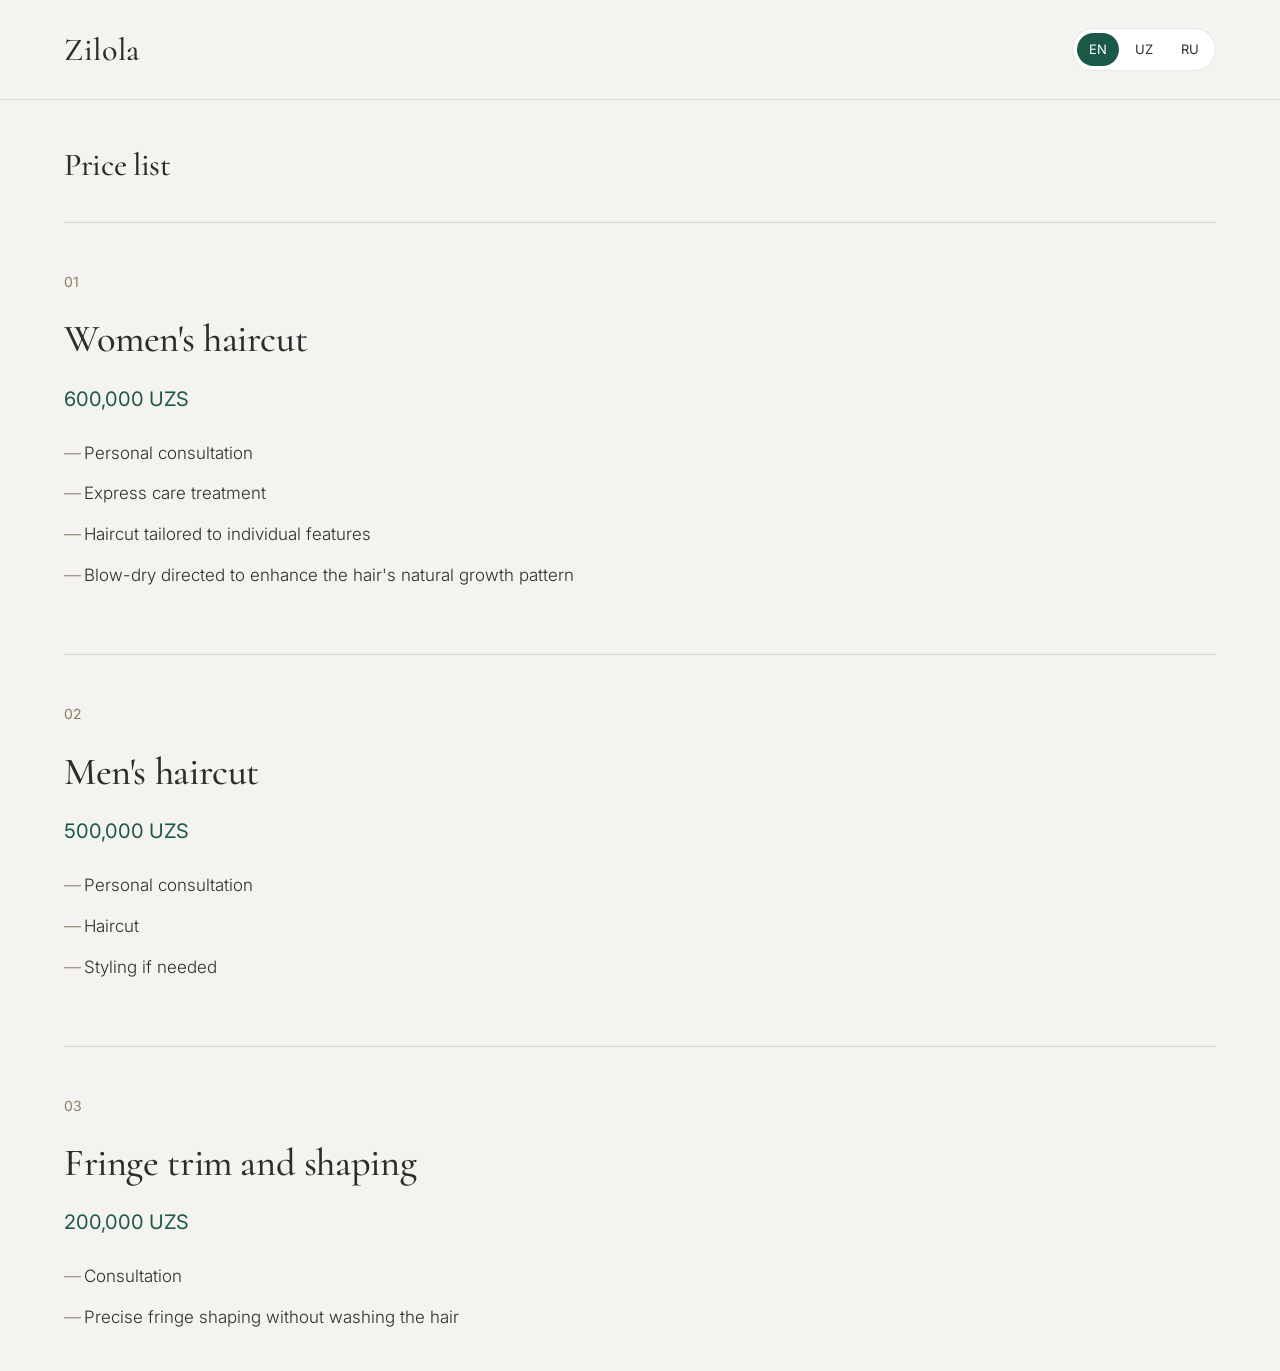
==== index.en.html @ a188cabd "default ru locale" ====
<!DOCTYPE html>
<html lang="en">
<head>
    <meta charset="UTF-8">
    <meta name="viewport" content="width=device-width, initial-scale=1.0">
    <title>Zilola — Hair Stylist in Tashkent</title>
    <meta name="description" content="Professional hair styling services by Zilola in Tashkent. Women's haircuts, men's haircuts, and fringe styling.">
    <link rel="preconnect" href="https://fonts.googleapis.com">
    <link rel="preconnect" href="https://fonts.gstatic.com" crossorigin>
    <link href="https://fonts.googleapis.com/css2?family=Cormorant:wght@400;500;600&family=Inter:wght@300;400;500&display=swap" rel="stylesheet">
    <link rel="stylesheet" href="styles.css">
    <link rel="alternate" hreflang="en" href="index.html">
    <link rel="alternate" hreflang="uz" href="index.uz.html">
    <link rel="alternate" hreflang="ru" href="index.ru.html">
    <link rel="alternate" hreflang="x-default" href="index.html">
</head>
<body>
    <header class="site-header">
        <div class="header-content">
            <a href="index.html" class="logo">Zilola</a>
            <nav class="language-switcher" role="navigation" aria-label="Language selection">
                <a href="index.html" class="lang-btn active" aria-current="page">EN</a>
                <a href="index.uz.html" class="lang-btn">UZ</a>
                <a href="index.ru.html" class="lang-btn">RU</a>
            </nav>
        </div>
    </header>

    <main>
        <!-- Services Section -->
        <section id="services" class="services-section">
            <div class="services-header">
                <h2 class="section-title">Price list</h2>
            </div>

            <div class="services-grid">
                <article class="service-item">
                    <div class="service-number">01</div>
                    <h3 class="service-title">Women's haircut</h3>
                    <p class="service-price">600,000 UZS</p>
                    <ul class="service-details">
                        <li>Personal consultation</li>
                        <li>Express care treatment</li>
                        <li>Haircut tailored to individual features</li>
                        <li>Blow-dry directed to enhance the hair's natural growth pattern</li>
                    </ul>
                </article>

                <article class="service-item">
                    <div class="service-number">02</div>
                    <h3 class="service-title">Men's haircut</h3>
                    <p class="service-price">500,000 UZS</p>
                    <ul class="service-details">
                        <li>Personal consultation</li>
                        <li>Haircut</li>
                        <li>Styling if needed</li>
                    </ul>
                </article>

                <article class="service-item">
                    <div class="service-number">03</div>
                    <h3 class="service-title">Fringe trim and shaping</h3>
                    <p class="service-price">200,000 UZS</p>
                    <ul class="service-details">
                        <li>Consultation</li>
                        <li>Precise fringe shaping without washing the hair</li>
                    </ul>
                </article>
            </div>
        </section>
    </main>
</body>
</html>
---- styles.css ----
:root {
    --cream: #F5F3EF;
    --forest: #1A5947;
    --charcoal: #2D2D2D;
    --warm-brown: #8B7E6A;
    --white: #FFFFFF;

    --font-serif: 'Cormorant', Georgia, serif;
    --font-sans: 'Inter', -apple-system, BlinkMacSystemFont, 'Segoe UI', sans-serif;
}

* {
    margin: 0;
    padding: 0;
    box-sizing: border-box;
}

html {
    font-size: 16px;
    scroll-behavior: smooth;
}

body {
    font-family: var(--font-sans);
    background-color: var(--cream);
    color: var(--charcoal);
    line-height: 1.6;
    -webkit-font-smoothing: antialiased;
    -moz-osx-font-smoothing: grayscale;
}

/* Header */
.site-header {
    position: sticky;
    top: 0;
    background-color: var(--cream);
    z-index: 100;
    border-bottom: 1px solid rgba(45, 45, 45, 0.1);
}

.header-content {
    max-width: 1400px;
    margin: 0 auto;
    padding: clamp(1rem, 2vw, 1.5rem) clamp(1.5rem, 5vw, 4rem);
    display: flex;
    justify-content: space-between;
    align-items: center;
}

.logo {
    font-family: var(--font-serif);
    font-size: clamp(1.5rem, 2.5vw, 2rem);
    font-weight: 500;
    color: var(--charcoal);
    text-decoration: none;
    letter-spacing: 0.02em;
}

.language-switcher {
    display: flex;
    gap: 0.25rem;
    background: var(--white);
    border: 1px solid rgba(45, 45, 45, 0.1);
    border-radius: 50px;
    padding: 0.25rem;
}

.lang-btn {
    font-family: var(--font-sans);
    font-size: 0.8125rem;
    font-weight: 400;
    padding: 0.375rem 0.75rem;
    border: none;
    border-radius: 50px;
    background: transparent;
    color: var(--charcoal);
    text-decoration: none;
    display: inline-block;
    transition: all 0.2s ease;
}

.lang-btn:hover {
    background: rgba(45, 45, 45, 0.05);
}

.lang-btn.active {
    background: var(--forest);
    color: var(--white);
}

.lang-btn:focus-visible {
    outline: 2px solid var(--forest);
    outline-offset: 2px;
}

/* Main Content */
main {
    max-width: 1400px;
    margin: 0 auto;
    padding: 0 clamp(1.5rem, 5vw, 4rem);
}

.content-wrapper[hidden] {
    display: none;
}

/* Hero Section */
.hero {
    display: grid;
    grid-template-columns: 1fr 1fr;
    gap: clamp(2rem, 6vw, 6rem);
    align-items: center;
    min-height: 70vh;
    padding: clamp(2rem, 4vw, 4rem) 0;
}

.hero-text {
    padding-right: clamp(1rem, 4vw, 4rem);
}

.hero-title {
    font-family: var(--font-serif);
    font-size: clamp(2.5rem, 6vw, 5rem);
    font-weight: 500;
    color: var(--charcoal);
    line-height: 1.1;
    letter-spacing: -0.02em;
    margin-bottom: clamp(2rem, 4vw, 3rem);
}

.cta-button {
    display: inline-block;
    font-family: var(--font-sans);
    font-size: 0.9375rem;
    font-weight: 400;
    color: var(--white);
    background: var(--forest);
    padding: 0.875rem 2rem;
    border-radius: 50px;
    text-decoration: none;
    transition: all 0.3s ease;
}

.cta-button:hover {
    background: #134536;
    transform: translateY(-2px);
}

.cta-button:focus-visible {
    outline: 2px solid var(--forest);
    outline-offset: 4px;
}

.hero-image {
    position: relative;
    aspect-ratio: 3 / 4;
    border-radius: 4px;
    overflow: hidden;
}

.hero-image img {
    width: 100%;
    height: 100%;
    object-fit: cover;
    display: block;
}

/* Services Section */
.services-section {
    padding: clamp(1.5rem, 3vw, 2.5rem) 0;
}

.services-header {
    margin-bottom: clamp(1.25rem, 2.5vw, 2rem);
}

.section-title {
    font-family: var(--font-serif);
    font-size: clamp(1.5rem, 2.5vw, 2rem);
    font-weight: 500;
    color: var(--charcoal);
    letter-spacing: -0.01em;
}

.services-grid {
    display: grid;
    gap: clamp(3rem, 5vw, 4rem);
}

.service-item {
    border-top: 1px solid rgba(45, 45, 45, 0.15);
    padding-top: clamp(2rem, 4vw, 3rem);
}

.service-number {
    font-family: var(--font-sans);
    font-size: 0.875rem;
    font-weight: 400;
    color: var(--warm-brown);
    margin-bottom: 1rem;
}

.service-title {
    font-family: var(--font-serif);
    font-size: clamp(1.75rem, 3vw, 2.5rem);
    font-weight: 500;
    color: var(--charcoal);
    margin-bottom: 0.75rem;
    letter-spacing: -0.01em;
}

.service-price {
    font-family: var(--font-sans);
    font-size: clamp(1rem, 2vw, 1.25rem);
    font-weight: 400;
    color: var(--forest);
    margin-bottom: 1.5rem;
}

.service-details {
    list-style: none;
    display: grid;
    gap: 0.75rem;
    max-width: 600px;
}

.service-details li {
    font-family: var(--font-sans);
    font-size: clamp(0.9375rem, 1.5vw, 1.0625rem);
    font-weight: 300;
    color: var(--charcoal);
    line-height: 1.7;
    padding-left: 1.25rem;
    position: relative;
}

.service-details li::before {
    content: '—';
    position: absolute;
    left: 0;
    color: var(--warm-brown);
}

/* Responsive */
@media (max-width: 1024px) {
    .hero {
        grid-template-columns: 1fr;
        min-height: auto;
    }

    .hero-text {
        padding-right: 0;
    }

    .hero-image {
        max-width: 500px;
        margin: 0 auto;
    }
}

@media (max-width: 640px) {
    .header-content {
        flex-direction: column;
        gap: 1rem;
        align-items: flex-start;
    }

    .language-switcher {
        align-self: flex-start;
        padding: 0.15rem;
    }

    .lang-btn {
        font-size: 0.75rem;
        padding: 0.3rem 0.6rem;
    }
}

/* Accessibility */
@media (prefers-reduced-motion: reduce) {
    *,
    *::before,
    *::after {
        animation-duration: 0.01ms !important;
        animation-iteration-count: 1 !important;
        transition-duration: 0.01ms !important;
        scroll-behavior: auto !important;
    }
}

/* Print styles */
@media print {
    .site-header,
    .language-switcher,
    .cta-button {
        display: none;
    }

    body {
        background: white;
    }
}
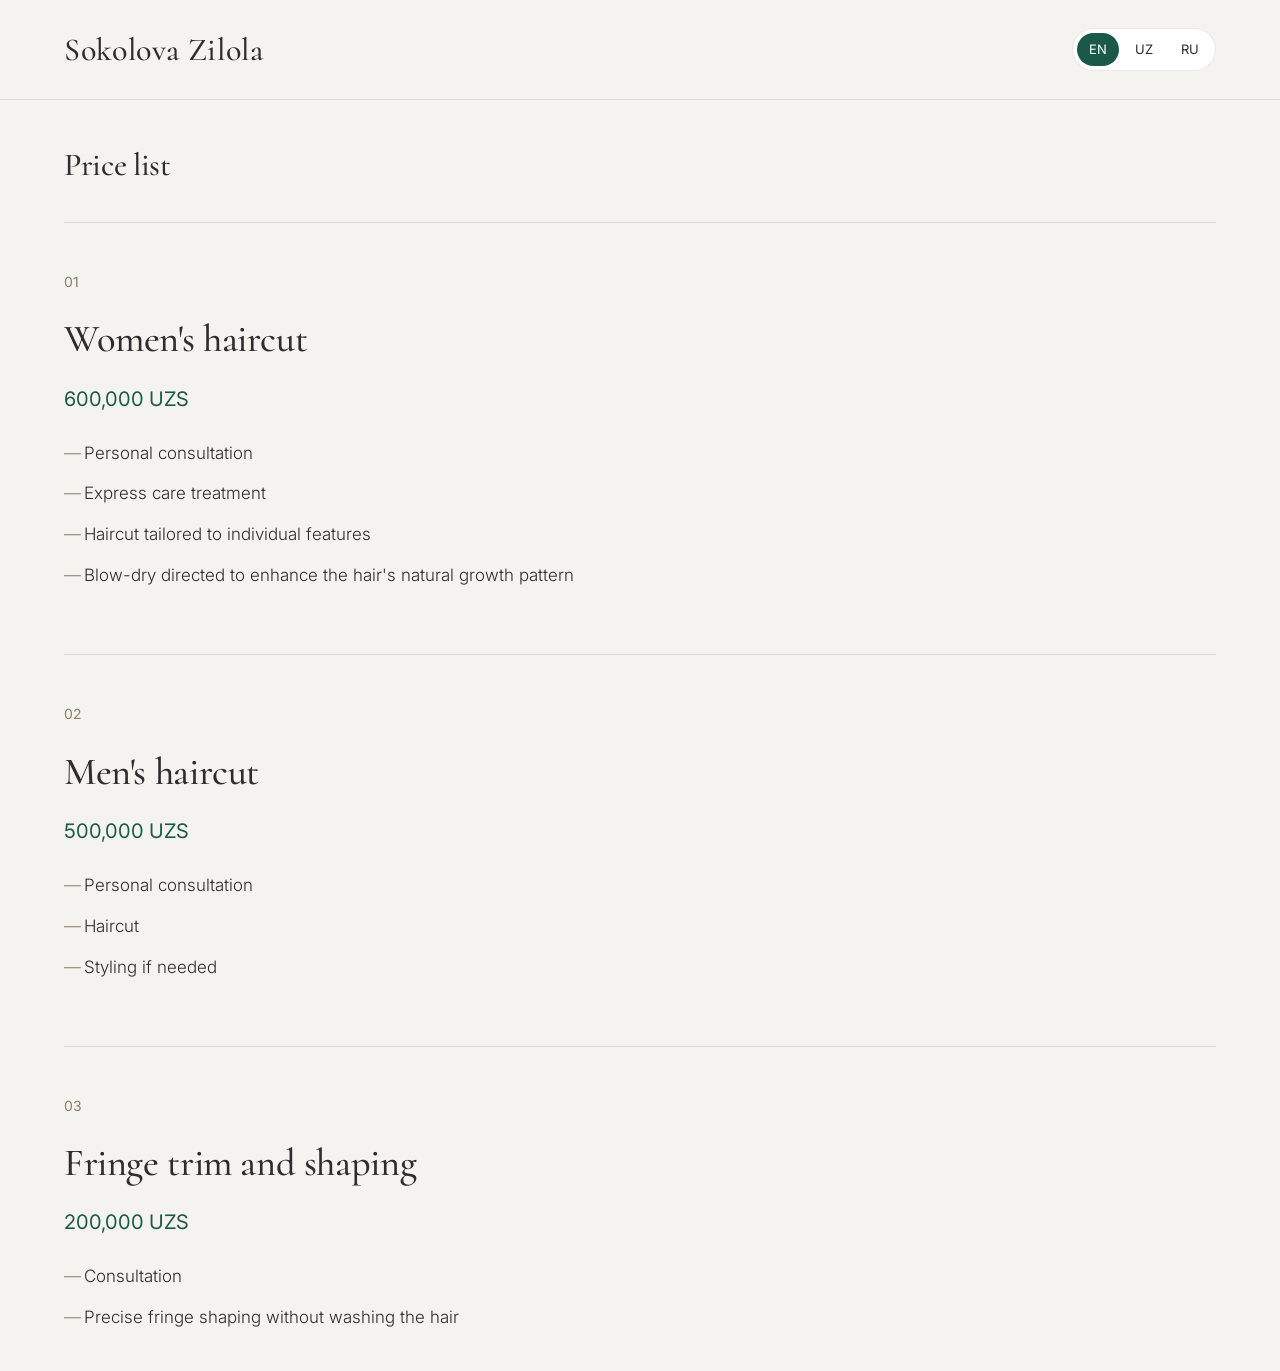
==== commit 2937c36f: "edit logo" ====
--- a/index.en.html
+++ b/index.en.html
@@ -9,19 +9,19 @@
     <link rel="preconnect" href="https://fonts.gstatic.com" crossorigin>
     <link href="https://fonts.googleapis.com/css2?family=Cormorant:wght@400;500;600&family=Inter:wght@300;400;500&display=swap" rel="stylesheet">
     <link rel="stylesheet" href="styles.css">
-    <link rel="alternate" hreflang="en" href="index.html">
+    <link rel="alternate" hreflang="en" href="index.en.html">
     <link rel="alternate" hreflang="uz" href="index.uz.html">
-    <link rel="alternate" hreflang="ru" href="index.ru.html">
+    <link rel="alternate" hreflang="ru" href="index.html">
     <link rel="alternate" hreflang="x-default" href="index.html">
 </head>
 <body>
     <header class="site-header">
         <div class="header-content">
-            <a href="index.html" class="logo">Zilola</a>
+            <a href="index.en.html" class="logo">Sokolova Zilola</a>
             <nav class="language-switcher" role="navigation" aria-label="Language selection">
-                <a href="index.html" class="lang-btn active" aria-current="page">EN</a>
+                <a href="index.en.html" class="lang-btn active" aria-current="page">EN</a>
                 <a href="index.uz.html" class="lang-btn">UZ</a>
-                <a href="index.ru.html" class="lang-btn">RU</a>
+                <a href="index.html" class="lang-btn">RU</a>
             </nav>
         </div>
     </header>
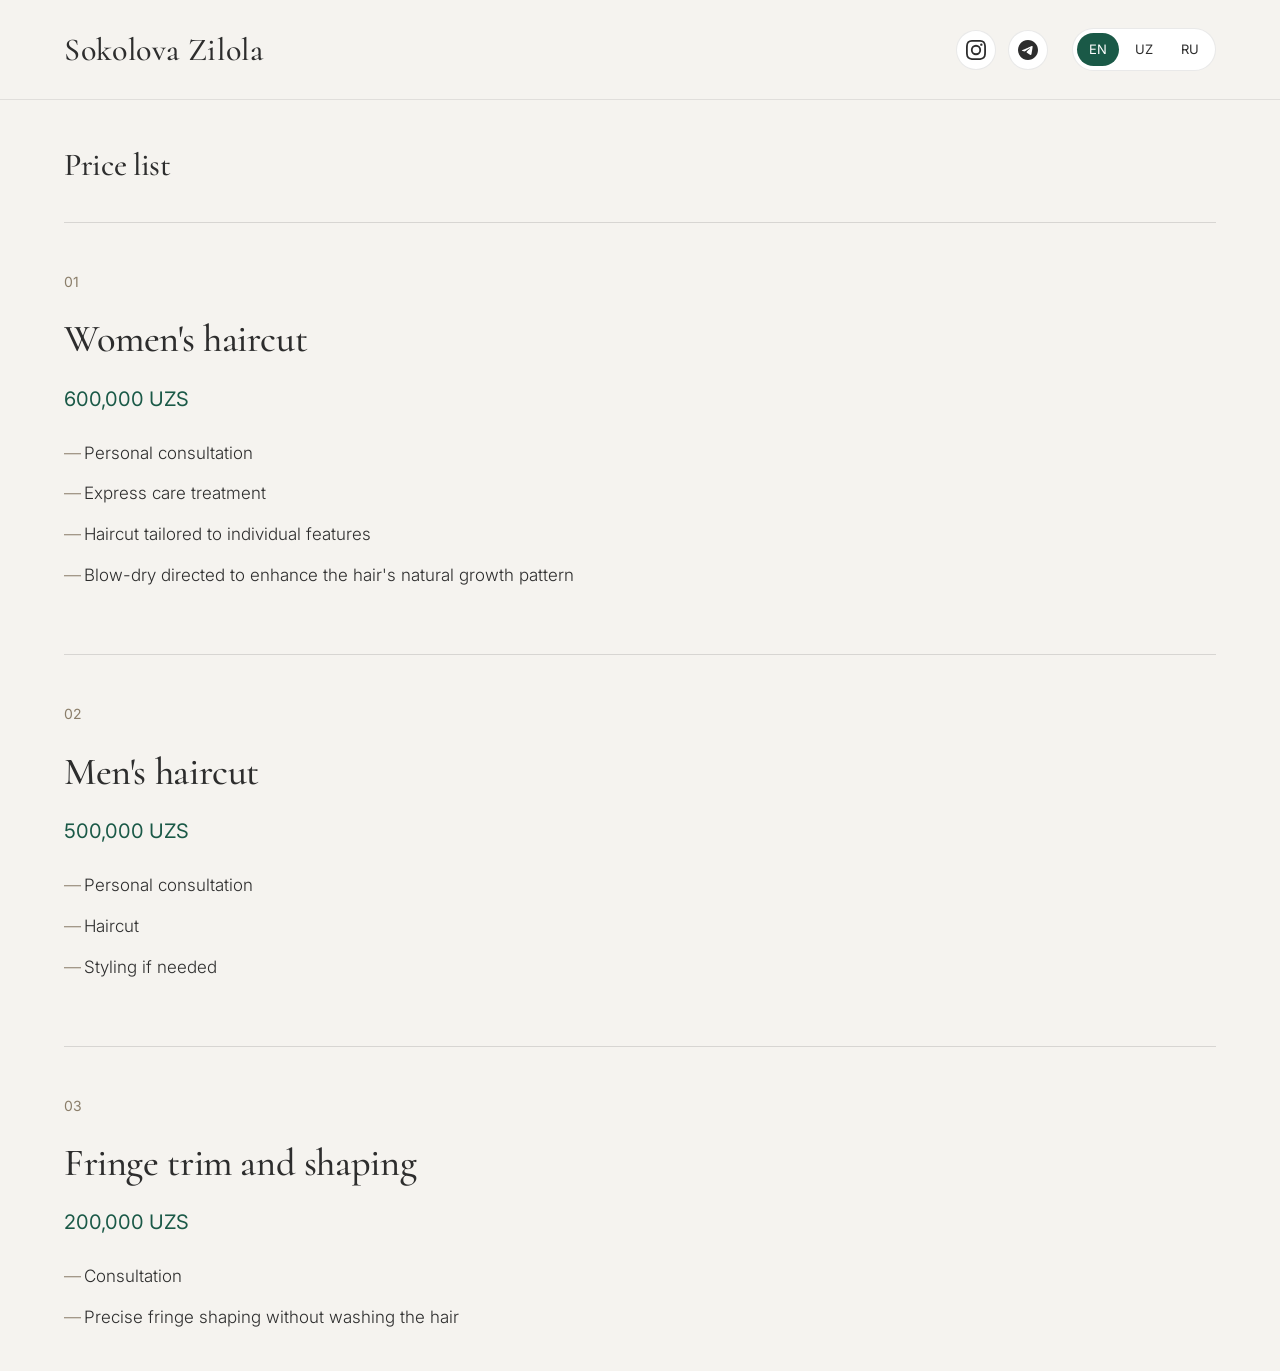
==== commit a9f0eb69: "add social links" ====
--- a/index.en.html
+++ b/index.en.html
@@ -18,11 +18,25 @@
     <header class="site-header">
         <div class="header-content">
             <a href="index.en.html" class="logo">Sokolova Zilola</a>
-            <nav class="language-switcher" role="navigation" aria-label="Language selection">
-                <a href="index.en.html" class="lang-btn active" aria-current="page">EN</a>
-                <a href="index.uz.html" class="lang-btn">UZ</a>
-                <a href="index.html" class="lang-btn">RU</a>
-            </nav>
+            <div class="header-right">
+                <div class="social-links">
+                    <a href="https://www.instagram.com/zilola_sokolova_st" target="_blank" rel="noopener noreferrer" class="social-link" aria-label="Instagram">
+                        <svg width="24" height="24" viewBox="0 0 24 24" fill="none" xmlns="http://www.w3.org/2000/svg">
+                            <path d="M12 2.163c3.204 0 3.584.012 4.85.07 3.252.148 4.771 1.691 4.919 4.919.058 1.265.069 1.645.069 4.849 0 3.205-.012 3.584-.069 4.849-.149 3.225-1.664 4.771-4.919 4.919-1.266.058-1.644.07-4.85.07-3.204 0-3.584-.012-4.849-.07-3.26-.149-4.771-1.699-4.919-4.92-.058-1.265-.07-1.644-.07-4.849 0-3.204.013-3.583.07-4.849.149-3.227 1.664-4.771 4.919-4.919 1.266-.057 1.645-.069 4.849-.069zM12 0C8.741 0 8.333.014 7.053.072 2.695.272.273 2.69.073 7.052.014 8.333 0 8.741 0 12c0 3.259.014 3.668.072 4.948.2 4.358 2.618 6.78 6.98 6.98C8.333 23.986 8.741 24 12 24c3.259 0 3.668-.014 4.948-.072 4.354-.2 6.782-2.618 6.979-6.98.059-1.28.073-1.689.073-4.948 0-3.259-.014-3.667-.072-4.947-.196-4.354-2.617-6.78-6.979-6.98C15.668.014 15.259 0 12 0zm0 5.838a6.162 6.162 0 100 12.324 6.162 6.162 0 000-12.324zM12 16a4 4 0 110-8 4 4 0 010 8zm6.406-11.845a1.44 1.44 0 100 2.881 1.44 1.44 0 000-2.881z" fill="currentColor"/>
+                        </svg>
+                    </a>
+                    <a href="https://t.me/sokol8779" target="_blank" rel="noopener noreferrer" class="social-link" aria-label="Telegram">
+                        <svg width="24" height="24" viewBox="0 0 24 24" fill="none" xmlns="http://www.w3.org/2000/svg">
+                            <path d="M12 0C5.373 0 0 5.373 0 12s5.373 12 12 12 12-5.373 12-12S18.627 0 12 0zm5.562 8.161c-.18 1.897-.962 6.502-1.359 8.627-.168.9-.5 1.201-.82 1.23-.697.064-1.226-.461-1.901-.903-1.056-.692-1.653-1.123-2.678-1.799-1.185-.781-.417-1.21.258-1.911.177-.184 3.247-2.977 3.307-3.23.007-.032.014-.15-.056-.212s-.174-.041-.249-.024c-.106.024-1.793 1.139-5.062 3.345-.479.329-.913.489-1.302.481-.428-.009-1.252-.242-1.865-.442-.752-.245-1.349-.374-1.297-.789.027-.216.325-.437.893-.663 3.498-1.524 5.831-2.529 6.998-3.014 3.332-1.386 4.025-1.627 4.476-1.635.099-.002.321.023.465.141.122.099.155.232.171.326.016.094.037.308.02.474z" fill="currentColor"/>
+                        </svg>
+                    </a>
+                </div>
+                <nav class="language-switcher" role="navigation" aria-label="Language selection">
+                    <a href="index.en.html" class="lang-btn active" aria-current="page">EN</a>
+                    <a href="index.uz.html" class="lang-btn">UZ</a>
+                    <a href="index.html" class="lang-btn">RU</a>
+                </nav>
+            </div>
         </div>
     </header>
 
--- a/styles.css
+++ b/styles.css
@@ -47,6 +47,12 @@
     align-items: center;
 }
 
+.header-right {
+    display: flex;
+    align-items: center;
+    gap: 1.5rem;
+}
+
 .logo {
     font-family: var(--font-serif);
     font-size: clamp(1.5rem, 2.5vw, 2rem);
@@ -54,6 +60,43 @@
     color: var(--charcoal);
     text-decoration: none;
     letter-spacing: 0.02em;
+}
+
+.social-links {
+    display: flex;
+    gap: 0.75rem;
+    align-items: center;
+}
+
+.social-link {
+    display: flex;
+    align-items: center;
+    justify-content: center;
+    width: 40px;
+    height: 40px;
+    color: var(--charcoal);
+    background: var(--white);
+    border: 1px solid rgba(45, 45, 45, 0.1);
+    border-radius: 50%;
+    text-decoration: none;
+    transition: all 0.3s ease;
+}
+
+.social-link:hover {
+    background: var(--forest);
+    color: var(--white);
+    border-color: var(--forest);
+    transform: translateY(-2px);
+}
+
+.social-link:focus-visible {
+    outline: 2px solid var(--forest);
+    outline-offset: 2px;
+}
+
+.social-link svg {
+    width: 20px;
+    height: 20px;
 }
 
 .language-switcher {
@@ -265,8 +308,27 @@
         align-items: flex-start;
     }
 
+    .header-right {
+        width: 100%;
+        justify-content: space-between;
+        gap: 1rem;
+    }
+
+    .social-links {
+        gap: 0.5rem;
+    }
+
+    .social-link {
+        width: 36px;
+        height: 36px;
+    }
+
+    .social-link svg {
+        width: 18px;
+        height: 18px;
+    }
+
     .language-switcher {
-        align-self: flex-start;
         padding: 0.15rem;
     }
 
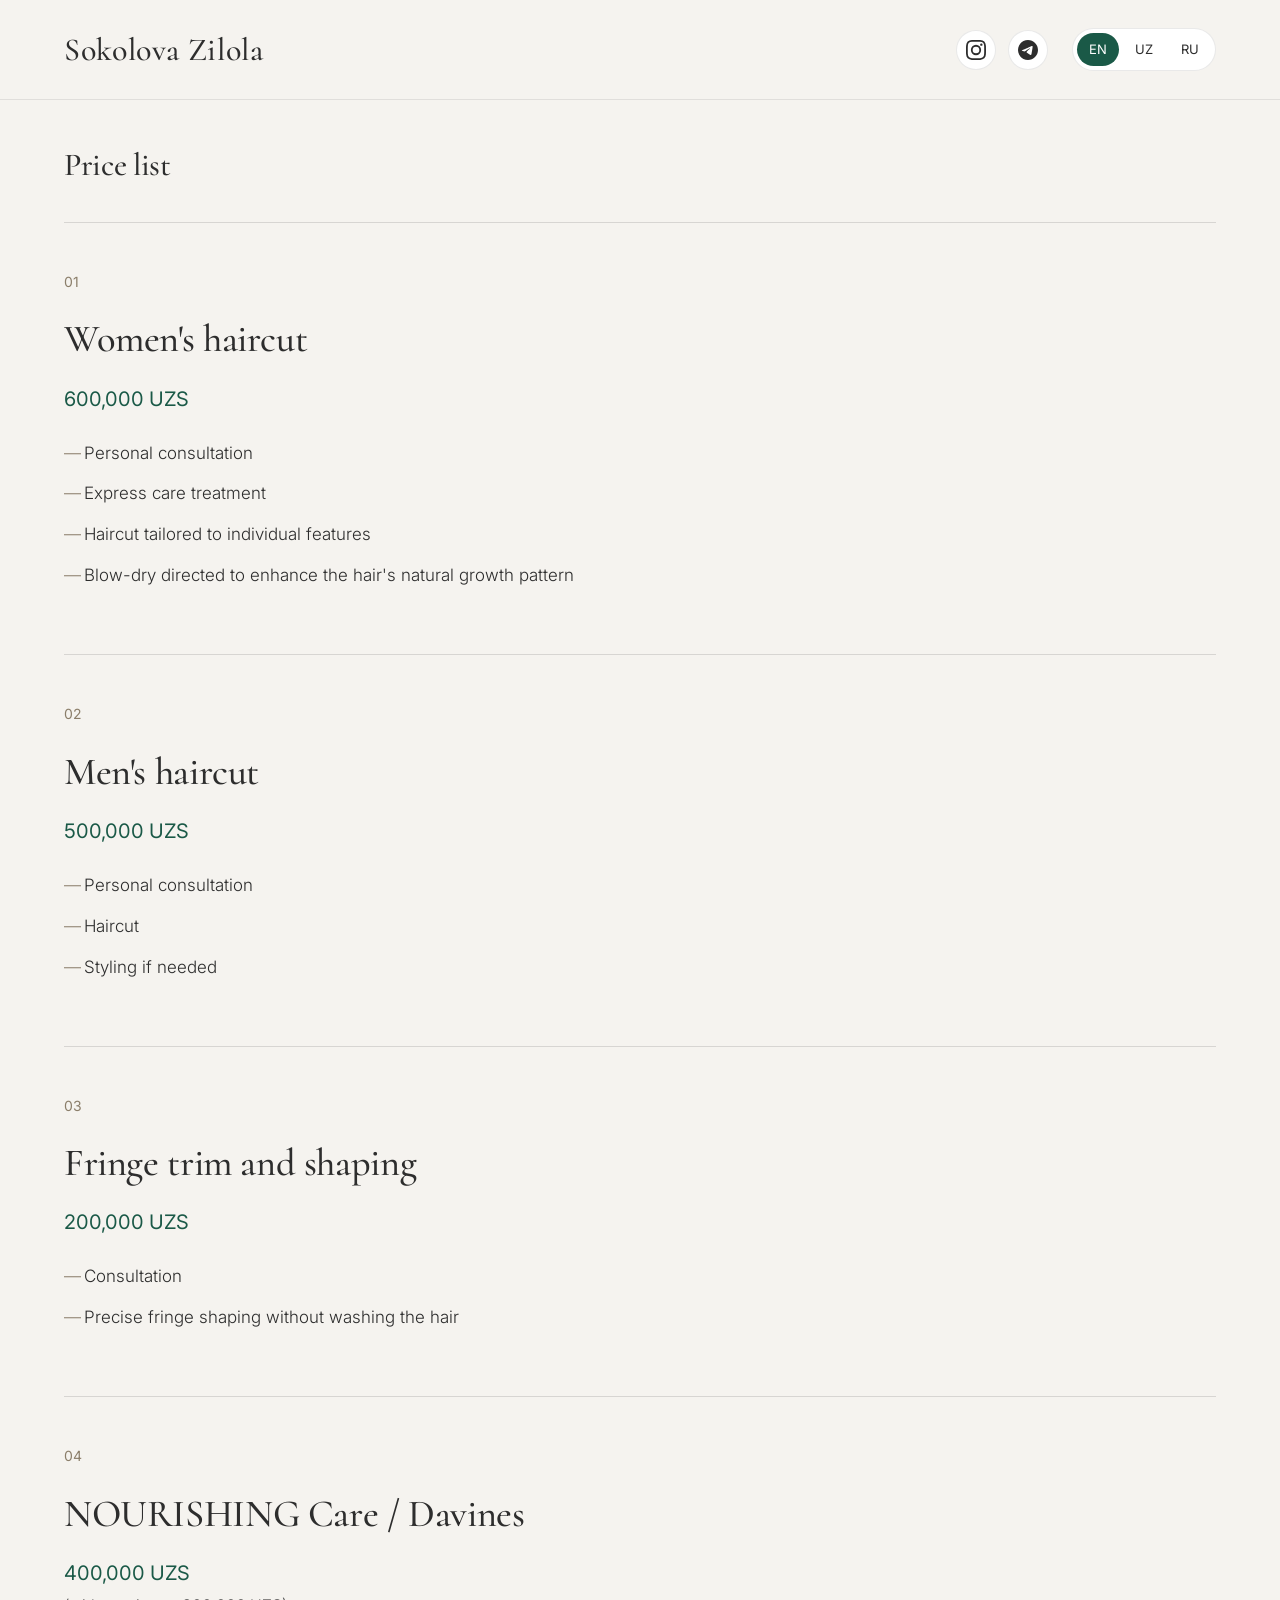
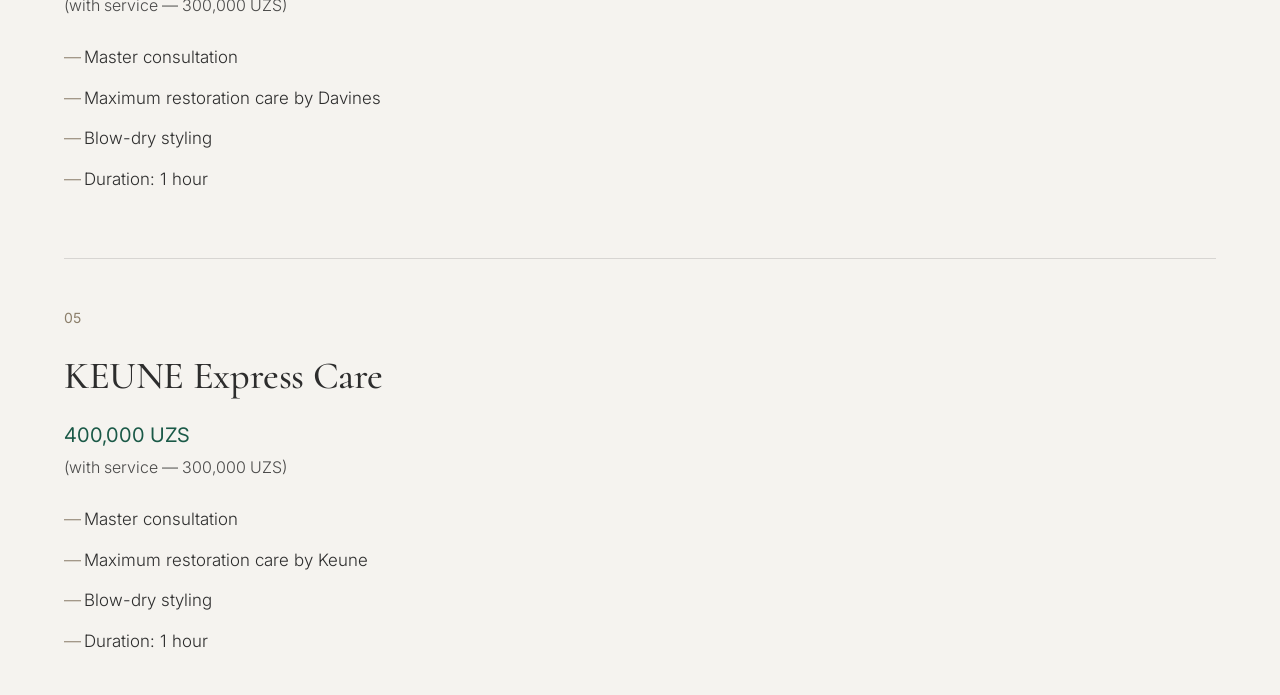
==== commit 059ef502: "add hair care services" ====
--- a/index.en.html
+++ b/index.en.html
@@ -80,6 +80,30 @@
                         <li>Precise fringe shaping without washing the hair</li>
                     </ul>
                 </article>
+
+                <article class="service-item">
+                    <div class="service-number">04</div>
+                    <h3 class="service-title">NOURISHING Care / Davines</h3>
+                    <p class="service-price">400,000 UZS <span class="price-note">(with service — 300,000 UZS)</span></p>
+                    <ul class="service-details">
+                        <li>Master consultation</li>
+                        <li>Maximum restoration care by Davines</li>
+                        <li>Blow-dry styling</li>
+                        <li>Duration: 1 hour</li>
+                    </ul>
+                </article>
+
+                <article class="service-item">
+                    <div class="service-number">05</div>
+                    <h3 class="service-title">KEUNE Express Care</h3>
+                    <p class="service-price">400,000 UZS <span class="price-note">(with service — 300,000 UZS)</span></p>
+                    <ul class="service-details">
+                        <li>Master consultation</li>
+                        <li>Maximum restoration care by Keune</li>
+                        <li>Blow-dry styling</li>
+                        <li>Duration: 1 hour</li>
+                    </ul>
+                </article>
             </div>
         </section>
     </main>
--- a/styles.css
+++ b/styles.css
@@ -258,6 +258,15 @@
     font-weight: 400;
     color: var(--forest);
     margin-bottom: 1.5rem;
+}
+
+.price-note {
+    display: block;
+    font-size: clamp(0.875rem, 1.5vw, 1rem);
+    font-weight: 300;
+    color: var(--charcoal);
+    margin-top: 0.25rem;
+    opacity: 0.85;
 }
 
 .service-details {
